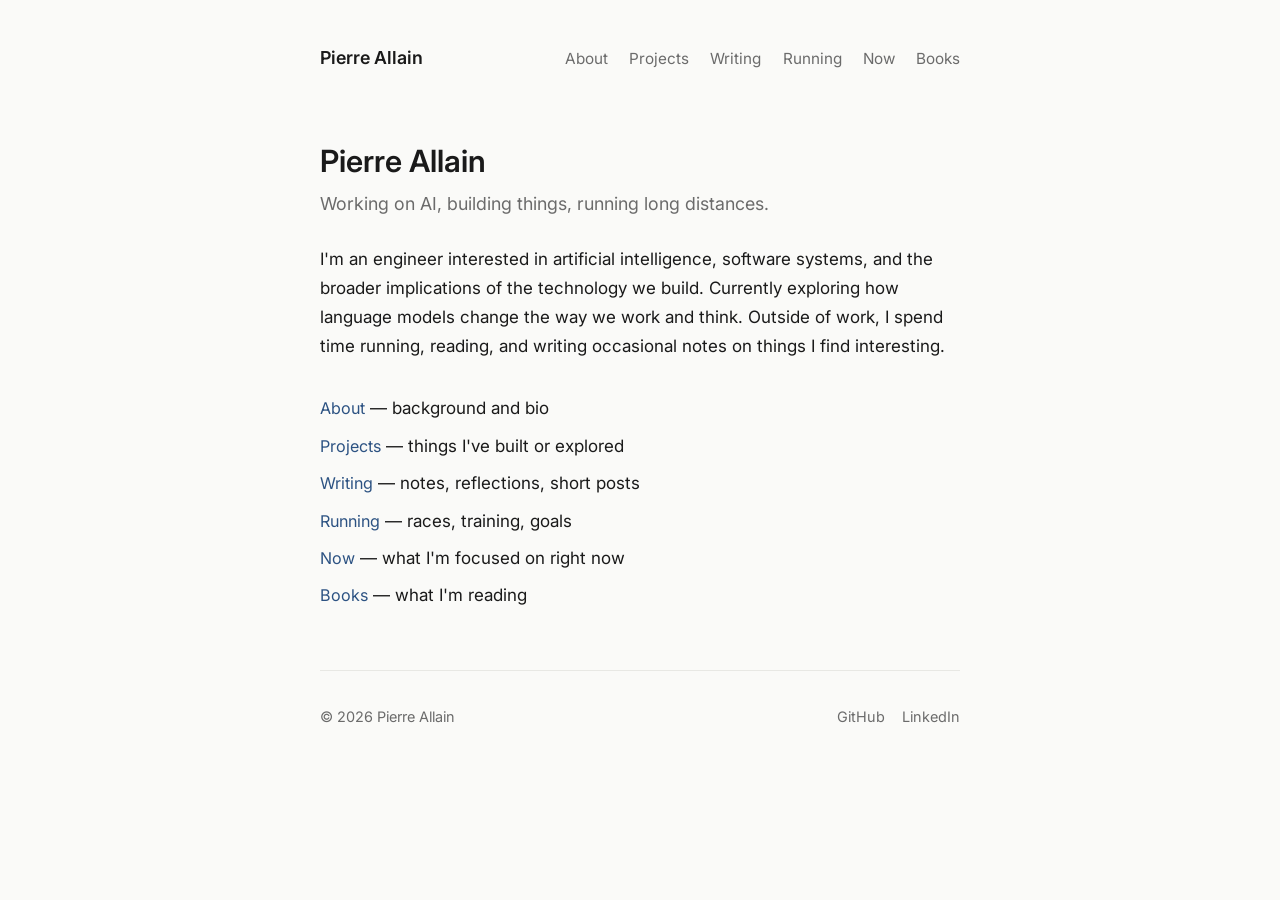
==== index.html @ 4dfaa2d1 "Initial site: personal website for Pierre Allain Static HTML/CSS personal website with 7 pages (Home" ====
<!DOCTYPE html>
<html lang="en">
<head>
  <meta charset="utf-8">
  <meta name="viewport" content="width=device-width, initial-scale=1">
  <title>Pierre Allain — AI, Engineering, and Ideas</title>
  <meta name="description" content="Personal website of Pierre Allain. Interested in AI, engineering, building things, running, and books.">
  <meta property="og:title" content="Pierre Allain — AI, Engineering, and Ideas">
  <meta property="og:description" content="Personal website of Pierre Allain. Interested in AI, engineering, building things, running, and books.">
  <meta property="og:type" content="website">
  <meta property="og:url" content="https://pierreallain.com/">
  <link rel="canonical" href="https://pierreallain.com/">
  <link rel="preconnect" href="https://fonts.googleapis.com">
  <link rel="preconnect" href="https://fonts.gstatic.com" crossorigin>
  <link href="https://fonts.googleapis.com/css2?family=Inter:wght@400;500;600&display=swap" rel="stylesheet">
  <link rel="stylesheet" href="css/style.css">
  <script type="application/ld+json">
  {
    "@context": "https://schema.org",
    "@type": "Person",
    "name": "Pierre Allain",
    "url": "https://pierreallain.com",
    "sameAs": [
      "https://github.com/pierreallain",
      "https://linkedin.com/in/pierreallain"
    ],
    "jobTitle": "Engineer",
    "knowsAbout": ["Artificial Intelligence", "Software Engineering", "Machine Learning"]
  }
  </script>
</head>
<body>
  <div class="container">
    <header>
      <nav>
        <a href="/" class="site-name">Pierre Allain</a>
        <div class="nav-links">
          <a href="about.html">About</a>
          <a href="projects.html">Projects</a>
          <a href="writing.html">Writing</a>
          <a href="running.html">Running</a>
          <a href="now.html">Now</a>
          <a href="books.html">Books</a>
        </div>
      </nav>
    </header>

    <main>
      <div class="intro">
        <h1>Pierre Allain</h1>
        <p class="tagline">Working on AI, building things, running long distances.</p>
        <p class="bio">
          I'm an engineer interested in artificial intelligence, software systems, and the broader implications of the technology we build. Currently exploring how language models change the way we work and think. Outside of work, I spend time running, reading, and writing occasional notes on things I find interesting.
        </p>
      </div>

      <ul class="page-links">
        <li><a href="about.html">About</a> — background and bio</li>
        <li><a href="projects.html">Projects</a> — things I've built or explored</li>
        <li><a href="writing.html">Writing</a> — notes, reflections, short posts</li>
        <li><a href="running.html">Running</a> — races, training, goals</li>
        <li><a href="now.html">Now</a> — what I'm focused on right now</li>
        <li><a href="books.html">Books</a> — what I'm reading</li>
      </ul>
    </main>

    <footer>
      <span>&copy; 2026 Pierre Allain</span>
      <div class="social-links">
        <a href="https://github.com/pierreallain" target="_blank" rel="noopener">GitHub</a>
        <a href="https://linkedin.com/in/pierreallain" target="_blank" rel="noopener">LinkedIn</a>
      </div>
    </footer>
  </div>
</body>
</html>
---- css/style.css ----
/* ============================================
   Pierre Allain — Personal Website
   Minimal, warm, readable
   ============================================ */

/* Reset */
*, *::before, *::after {
  margin: 0;
  padding: 0;
  box-sizing: border-box;
}

/* Base */
:root {
  --bg: #fafaf8;
  --text: #1a1a1a;
  --text-secondary: #6b6b6b;
  --link: #2c5282;
  --link-hover: #1a365d;
  --border: #e8e8e4;
  --max-width: 640px;
}

html {
  font-size: 17px;
  -webkit-text-size-adjust: 100%;
}

body {
  font-family: 'Inter', -apple-system, BlinkMacSystemFont, 'Segoe UI', sans-serif;
  background: var(--bg);
  color: var(--text);
  line-height: 1.7;
  padding: 0 1.5rem;
  min-height: 100vh;
  display: flex;
  flex-direction: column;
}

/* Typography */
h1, h2, h3 {
  line-height: 1.3;
  font-weight: 600;
}

h1 {
  font-size: 1.8rem;
  margin-bottom: 0.25rem;
}

h2 {
  font-size: 1.25rem;
  margin-top: 2.5rem;
  margin-bottom: 0.75rem;
}

h3 {
  font-size: 1.05rem;
  margin-top: 1.5rem;
  margin-bottom: 0.5rem;
}

p {
  margin-bottom: 1rem;
}

a {
  color: var(--link);
  text-decoration: none;
}

a:hover {
  color: var(--link-hover);
  text-decoration: underline;
}

/* Layout */
.container {
  max-width: var(--max-width);
  width: 100%;
  margin: 0 auto;
}

/* Header / Nav */
header {
  padding: 2.5rem 0 2rem;
}

nav {
  display: flex;
  align-items: baseline;
  justify-content: space-between;
  flex-wrap: wrap;
  gap: 0.5rem 1.5rem;
}

nav .site-name {
  font-weight: 600;
  font-size: 1.05rem;
  color: var(--text);
  text-decoration: none;
}

nav .site-name:hover {
  color: var(--text);
  text-decoration: none;
}

nav .nav-links {
  display: flex;
  gap: 1.25rem;
  flex-wrap: wrap;
}

nav .nav-links a {
  font-size: 0.9rem;
  color: var(--text-secondary);
  text-decoration: none;
}

nav .nav-links a:hover {
  color: var(--text);
}

nav .nav-links a.active {
  color: var(--text);
}

/* Main content */
main {
  flex: 1;
  padding-bottom: 3rem;
}

/* Homepage */
.intro {
  margin-top: 2rem;
}

.intro h1 {
  margin-bottom: 0.5rem;
}

.intro .tagline {
  color: var(--text-secondary);
  font-size: 1.05rem;
  margin-bottom: 1.5rem;
}

.intro .bio {
  margin-bottom: 2rem;
}

.page-links {
  list-style: none;
  margin-top: 2rem;
}

.page-links li {
  margin-bottom: 0.5rem;
}

.page-links a {
  font-size: 0.95rem;
}

/* Section pages */
.page-header {
  margin-top: 1.5rem;
  margin-bottom: 2rem;
}

.page-header p {
  color: var(--text-secondary);
  margin-top: 0.25rem;
}

/* Project cards */
.project {
  border-top: 1px solid var(--border);
  padding: 1.25rem 0;
}

.project:last-child {
  border-bottom: 1px solid var(--border);
}

.project h3 {
  margin-top: 0;
  margin-bottom: 0.25rem;
}

.project p {
  color: var(--text-secondary);
  font-size: 0.95rem;
  margin-bottom: 0.5rem;
}

.project .project-link {
  font-size: 0.85rem;
}

/* Writing / notes list */
.post-list {
  list-style: none;
}

.post-list li {
  border-top: 1px solid var(--border);
  padding: 1rem 0;
}

.post-list li:last-child {
  border-bottom: 1px solid var(--border);
}

.post-date {
  font-size: 0.85rem;
  color: var(--text-secondary);
  display: block;
  margin-bottom: 0.15rem;
}

.post-title {
  font-weight: 500;
}

.post-summary {
  font-size: 0.92rem;
  color: var(--text-secondary);
  margin-top: 0.2rem;
}

/* Running */
.race-list {
  list-style: none;
}

.race-list li {
  border-top: 1px solid var(--border);
  padding: 0.75rem 0;
  display: flex;
  justify-content: space-between;
  align-items: baseline;
  gap: 1rem;
}

.race-list li:last-child {
  border-bottom: 1px solid var(--border);
}

.race-name {
  font-weight: 500;
}

.race-detail {
  font-size: 0.85rem;
  color: var(--text-secondary);
  white-space: nowrap;
}

/* Books */
.book-list {
  list-style: none;
}

.book-list li {
  border-top: 1px solid var(--border);
  padding: 0.75rem 0;
}

.book-list li:last-child {
  border-bottom: 1px solid var(--border);
}

.book-title {
  font-weight: 500;
}

.book-author {
  color: var(--text-secondary);
  font-size: 0.92rem;
}

.book-note {
  font-size: 0.9rem;
  color: var(--text-secondary);
  margin-top: 0.2rem;
}

/* Now page */
.now-updated {
  font-size: 0.85rem;
  color: var(--text-secondary);
  margin-bottom: 1.5rem;
}

.now-list {
  list-style: disc;
  padding-left: 1.25rem;
}

.now-list li {
  margin-bottom: 0.75rem;
}

/* Footer */
footer {
  padding: 2rem 0;
  border-top: 1px solid var(--border);
  font-size: 0.85rem;
  color: var(--text-secondary);
  display: flex;
  justify-content: space-between;
  align-items: center;
  flex-wrap: wrap;
  gap: 0.5rem;
}

footer a {
  color: var(--text-secondary);
}

footer a:hover {
  color: var(--text);
}

.social-links {
  display: flex;
  gap: 1rem;
}

/* Responsive */
@media (max-width: 500px) {
  html {
    font-size: 16px;
  }

  nav {
    flex-direction: column;
    gap: 0.5rem;
  }

  h1 {
    font-size: 1.5rem;
  }

  .race-list li {
    flex-direction: column;
    gap: 0.15rem;
  }

  footer {
    flex-direction: column;
    align-items: flex-start;
  }
}
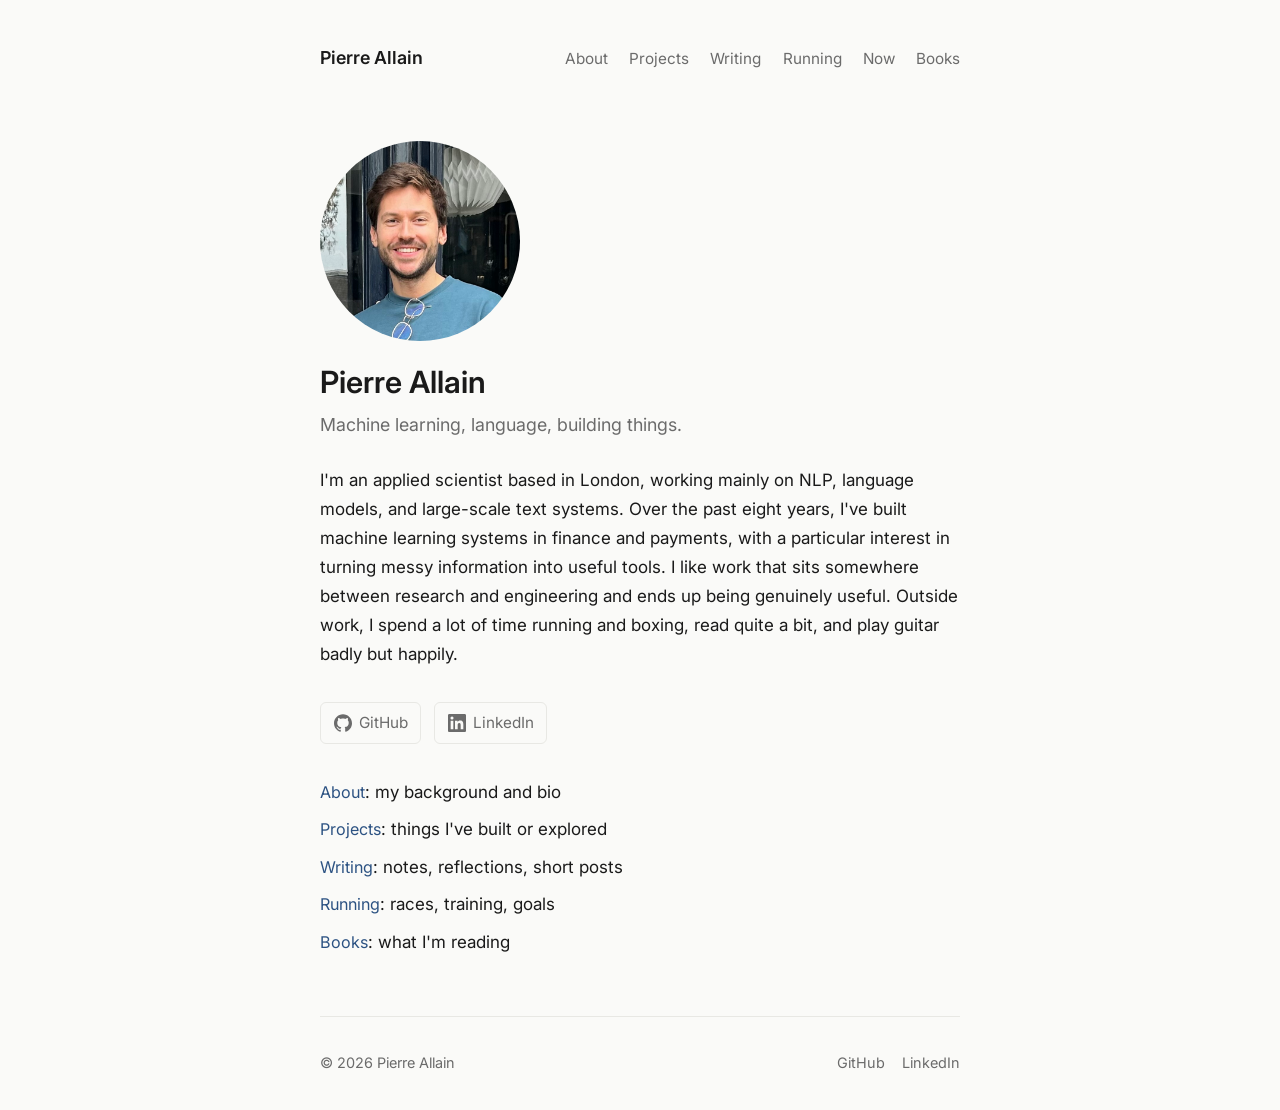
==== commit a2b023ea: "Update site content and add blog structure" ====
--- a/index.html
+++ b/index.html
@@ -21,8 +21,8 @@
     "name": "Pierre Allain",
     "url": "https://pierreallain.com",
     "sameAs": [
-      "https://github.com/pierreallain",
-      "https://linkedin.com/in/pierreallain"
+      "https://github.com/pierre-allain-ds",
+      "https://www.linkedin.com/in/pierre-allain-ds/"
     ],
     "jobTitle": "Engineer",
     "knowsAbout": ["Artificial Intelligence", "Software Engineering", "Machine Learning"]
@@ -47,28 +47,38 @@
 
     <main>
       <div class="intro">
+        <img src="assets/photo.jpg" alt="Pierre Allain" class="portrait">
         <h1>Pierre Allain</h1>
-        <p class="tagline">Working on AI, building things, running long distances.</p>
+        <p class="tagline">Machine learning, language, building things.</p>
         <p class="bio">
-          I'm an engineer interested in artificial intelligence, software systems, and the broader implications of the technology we build. Currently exploring how language models change the way we work and think. Outside of work, I spend time running, reading, and writing occasional notes on things I find interesting.
+          I'm an applied scientist based in London, working mainly on NLP, language models, and large-scale text systems. Over the past eight years, I've built machine learning systems in finance and payments, with a particular interest in turning messy information into useful tools. I like work that sits somewhere between research and engineering and ends up being genuinely useful. Outside work, I spend a lot of time running and boxing, read quite a bit, and play guitar badly but happily.
         </p>
+        <div class="social-profile-links">
+          <a href="https://github.com/pierre-allain-ds" target="_blank" rel="noopener" class="social-profile-link">
+            <svg xmlns="http://www.w3.org/2000/svg" viewBox="0 0 24 24" width="18" height="18" fill="currentColor" aria-hidden="true"><path d="M12 .297c-6.63 0-12 5.373-12 12 0 5.303 3.438 9.8 8.205 11.385.6.113.82-.258.82-.577 0-.285-.01-1.04-.015-2.04-3.338.724-4.042-1.61-4.042-1.61C4.422 18.07 3.633 17.7 3.633 17.7c-1.087-.744.084-.729.084-.729 1.205.084 1.838 1.236 1.838 1.236 1.07 1.835 2.809 1.305 3.495.998.108-.776.417-1.305.76-1.605-2.665-.3-5.466-1.332-5.466-5.93 0-1.31.465-2.38 1.235-3.22-.135-.303-.54-1.523.105-3.176 0 0 1.005-.322 3.3 1.23.96-.267 1.98-.399 3-.405 1.02.006 2.04.138 3 .405 2.28-1.552 3.285-1.23 3.285-1.23.645 1.653.24 2.873.12 3.176.765.84 1.23 1.91 1.23 3.22 0 4.61-2.805 5.625-5.475 5.92.42.36.81 1.096.81 2.22 0 1.606-.015 2.896-.015 3.286 0 .315.21.69.825.57C20.565 22.092 24 17.592 24 12.297c0-6.627-5.373-12-12-12"/></svg>
+            GitHub
+          </a>
+          <a href="https://www.linkedin.com/in/pierre-allain-ds/" target="_blank" rel="noopener" class="social-profile-link">
+            <svg xmlns="http://www.w3.org/2000/svg" viewBox="0 0 24 24" width="18" height="18" fill="currentColor" aria-hidden="true"><path d="M20.447 20.452h-3.554v-5.569c0-1.328-.027-3.037-1.852-3.037-1.853 0-2.136 1.445-2.136 2.939v5.667H9.351V9h3.414v1.561h.046c.477-.9 1.637-1.85 3.37-1.85 3.601 0 4.267 2.37 4.267 5.455v6.286zM5.337 7.433a2.062 2.062 0 0 1-2.063-2.065 2.064 2.064 0 1 1 2.063 2.065zm1.782 13.019H3.555V9h3.564v11.452zM22.225 0H1.771C.792 0 0 .774 0 1.729v20.542C0 23.227.792 24 1.771 24h20.451C23.2 24 24 23.227 24 22.271V1.729C24 .774 23.2 0 22.222 0h.003z"/></svg>
+            LinkedIn
+          </a>
+        </div>
       </div>
 
       <ul class="page-links">
-        <li><a href="about.html">About</a> — background and bio</li>
-        <li><a href="projects.html">Projects</a> — things I've built or explored</li>
-        <li><a href="writing.html">Writing</a> — notes, reflections, short posts</li>
-        <li><a href="running.html">Running</a> — races, training, goals</li>
-        <li><a href="now.html">Now</a> — what I'm focused on right now</li>
-        <li><a href="books.html">Books</a> — what I'm reading</li>
+        <li><a href="about.html">About</a>: my background and bio</li>
+        <li><a href="projects.html">Projects</a>: things I've built or explored</li>
+        <li><a href="writing.html">Writing</a>: notes, reflections, short posts</li>
+        <li><a href="running.html">Running</a>: races, training, goals</li>
+        <li><a href="books.html">Books</a>: what I'm reading</li>
       </ul>
     </main>
 
     <footer>
       <span>&copy; 2026 Pierre Allain</span>
       <div class="social-links">
-        <a href="https://github.com/pierreallain" target="_blank" rel="noopener">GitHub</a>
-        <a href="https://linkedin.com/in/pierreallain" target="_blank" rel="noopener">LinkedIn</a>
+        <a href="https://github.com/pierre-allain-ds" target="_blank" rel="noopener">GitHub</a>
+        <a href="https://www.linkedin.com/in/pierre-allain-ds/" target="_blank" rel="noopener">LinkedIn</a>
       </div>
     </footer>
   </div>
--- a/css/style.css
+++ b/css/style.css
@@ -137,6 +137,16 @@
   margin-top: 2rem;
 }
 
+.portrait {
+  width: 200px;
+  height: 200px;
+  border-radius: 50%;
+  object-fit: cover;
+  object-position: center top;
+  display: block;
+  margin-bottom: 1.25rem;
+}
+
 .intro h1 {
   margin-bottom: 0.5rem;
 }
@@ -149,6 +159,32 @@
 
 .intro .bio {
   margin-bottom: 2rem;
+}
+
+.social-profile-links {
+  display: flex;
+  gap: 0.75rem;
+  margin-top: 1.25rem;
+  margin-bottom: 0.5rem;
+}
+
+.social-profile-link {
+  display: inline-flex;
+  align-items: center;
+  gap: 0.4rem;
+  font-size: 0.9rem;
+  color: var(--text-secondary);
+  text-decoration: none;
+  padding: 0.4rem 0.75rem;
+  border: 1px solid var(--border);
+  border-radius: 6px;
+  transition: color 0.15s, border-color 0.15s;
+}
+
+.social-profile-link:hover {
+  color: var(--text);
+  border-color: #c0c0bb;
+  text-decoration: none;
 }
 
 .page-links {
@@ -214,6 +250,11 @@
   border-bottom: 1px solid var(--border);
 }
 
+a.post-title {
+  font-weight: 500;
+  display: block;
+}
+
 .post-date {
   font-size: 0.85rem;
   color: var(--text-secondary);
@@ -229,6 +270,31 @@
   font-size: 0.92rem;
   color: var(--text-secondary);
   margin-top: 0.2rem;
+}
+
+/* Blog post pages */
+.post-meta {
+  display: flex;
+  align-items: center;
+  gap: 1rem;
+  margin-top: 1.5rem;
+  margin-bottom: 1.5rem;
+  font-size: 0.85rem;
+  color: var(--text-secondary);
+}
+
+.post-back {
+  color: var(--text-secondary);
+}
+
+.post-back:hover {
+  color: var(--text);
+}
+
+.post-standfirst {
+  color: var(--text-secondary);
+  font-size: 1.05rem;
+  margin-bottom: 1.75rem;
 }
 
 /* Running */
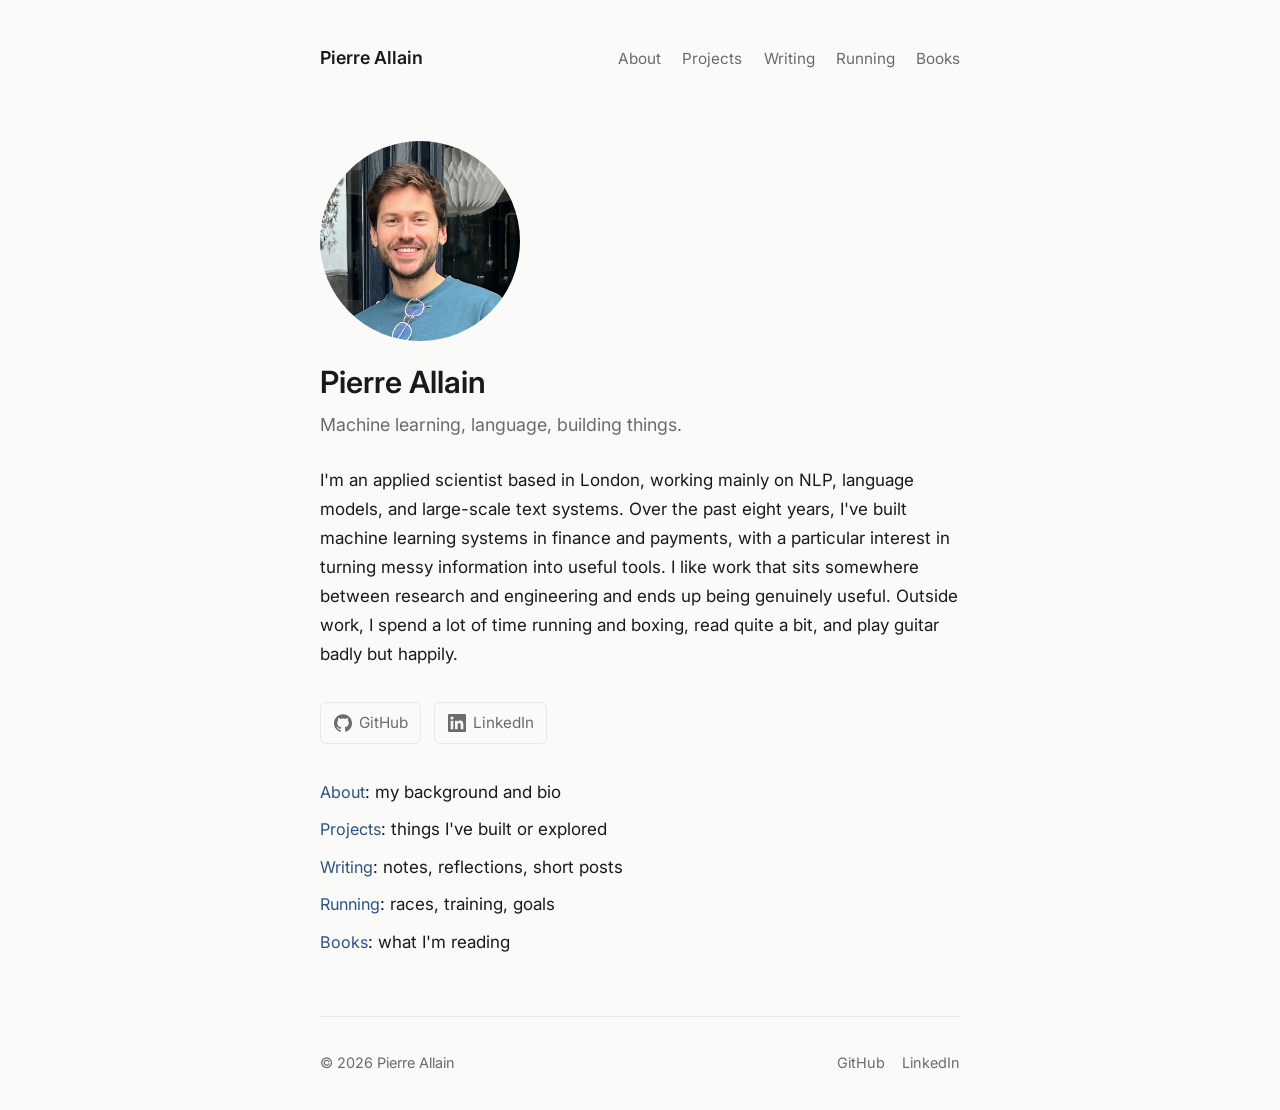
==== commit 93fff464: "Remove Now from nav" ====
--- a/index.html
+++ b/index.html
@@ -39,7 +39,6 @@
           <a href="projects.html">Projects</a>
           <a href="writing.html">Writing</a>
           <a href="running.html">Running</a>
-          <a href="now.html">Now</a>
           <a href="books.html">Books</a>
         </div>
       </nav>
